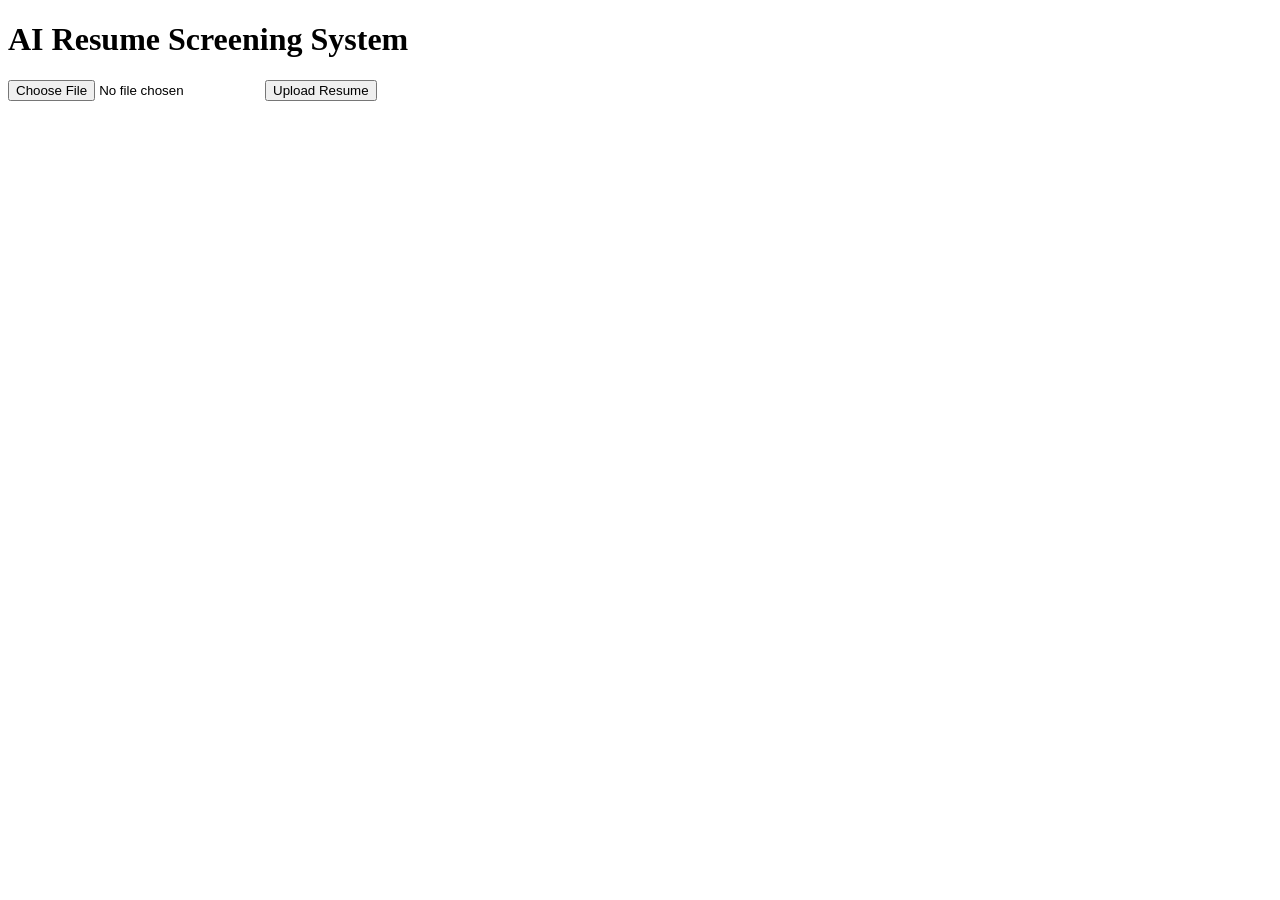
==== templates/index.html @ 1c6c4d01 "Updated index.html and app.py" ====
<!DOCTYPE html>
<html lang="en">
<head>
    <meta charset="UTF-8">
    <meta name="viewport" content="width=device-width, initial-scale=1.0">
    <title>AI Resume Screening</title>
</head>
<body>
    <h1>AI Resume Screening System</h1>

    <form action="/uploads" method="POST" enctype="multipart/form-data">
        <input type="file" name="resume" required>
        <button type="submit">Upload Resume</button>

    </form>
</body>
</html>
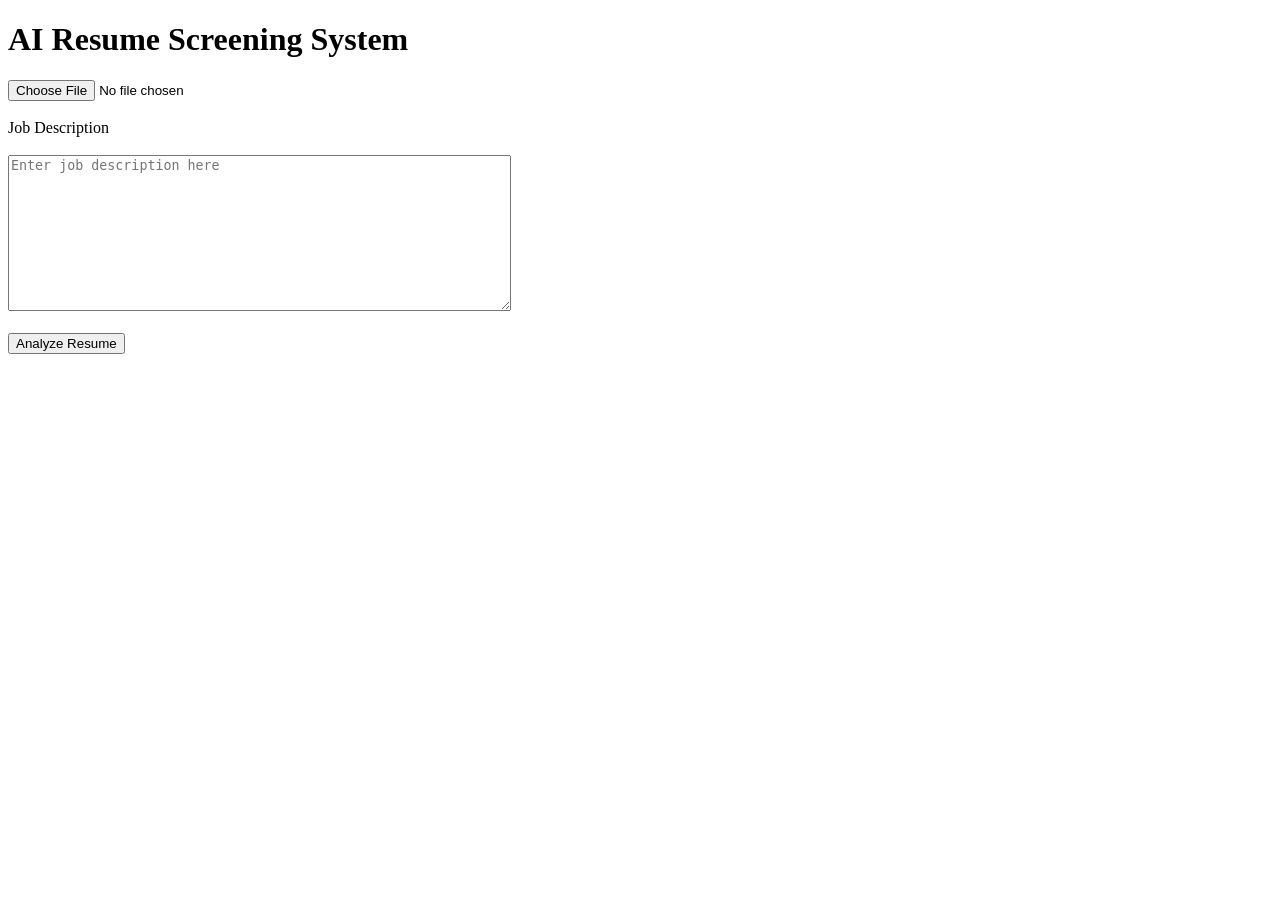
==== commit 1964391b: "Updated frontend" ====
--- a/templates/index.html
+++ b/templates/index.html
@@ -10,7 +10,21 @@
 
     <form action="/uploads" method="POST" enctype="multipart/form-data">
         <input type="file" name="resume" required>
-        <button type="submit">Upload Resume</button>
+
+        <br><br>
+
+        <label>Job Description</label>
+        <br><br>
+
+        <textarea name="job_description"
+                    rows="10"
+                    cols="60"
+                    placeholder="Enter job description here"
+                    required
+        ></textarea>
+
+        <br><br>
+        <button type="submit">Analyze Resume</button>
 
     </form>
 </body>
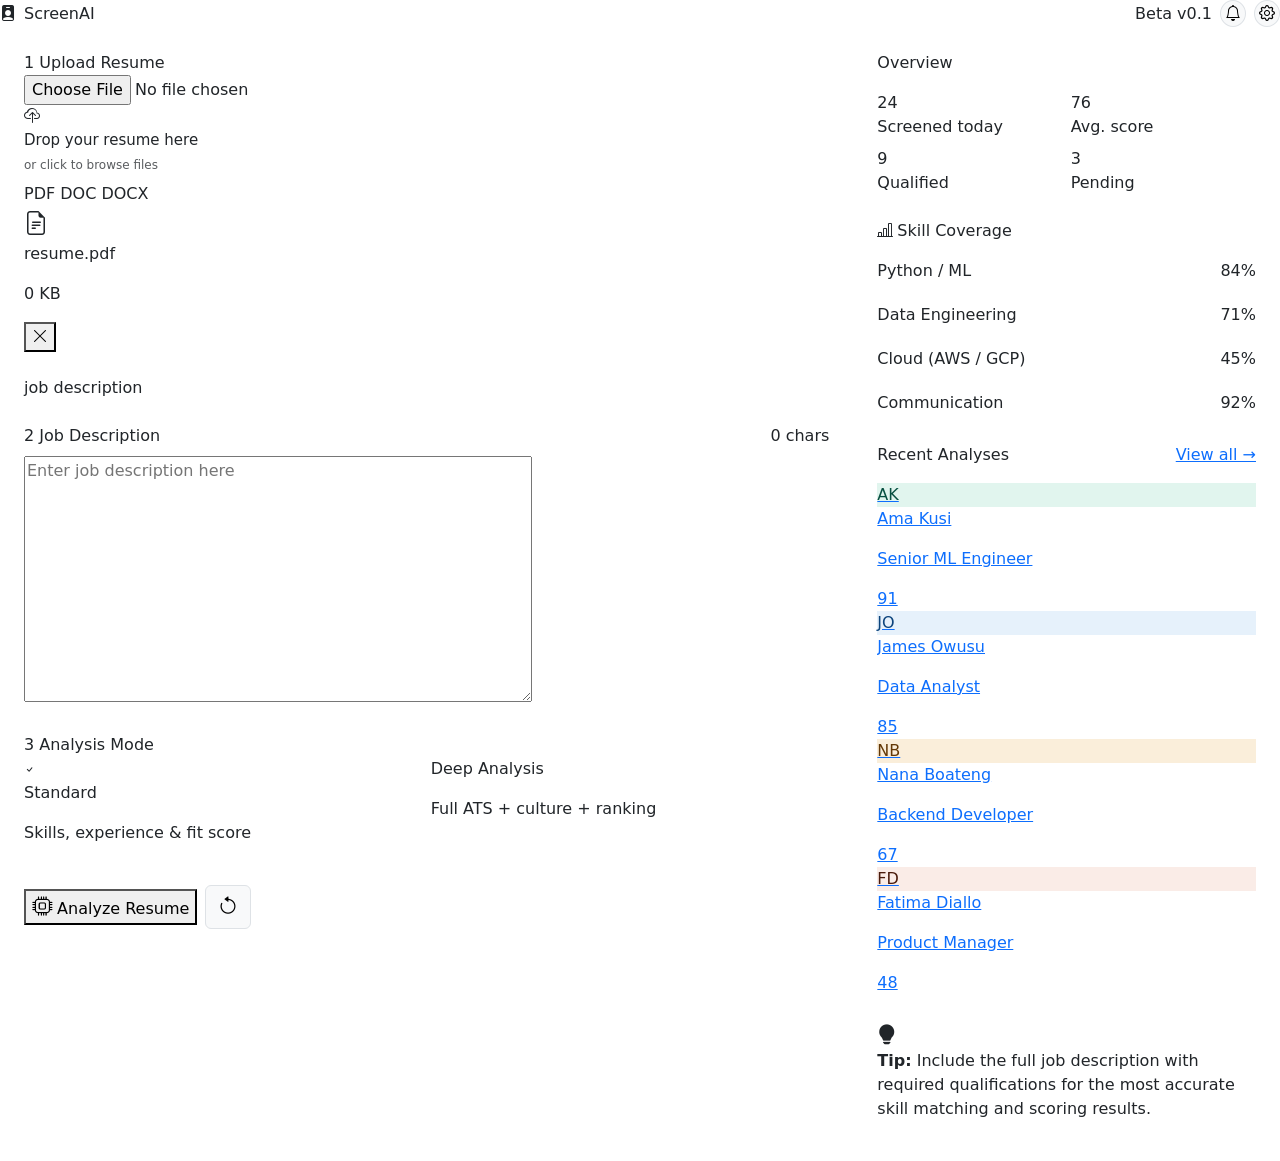
==== commit c5dcbeb8: "Updated with UI/UX" ====
--- a/templates/index.html
+++ b/templates/index.html
@@ -1,31 +1,336 @@
 <!DOCTYPE html>
 <html lang="en">
 <head>
-    <meta charset="UTF-8">
-    <meta name="viewport" content="width=device-width, initial-scale=1.0">
-    <title>AI Resume Screening</title>
+  <meta charset="UTF-8">
+  <meta name="viewport" content="width=device-width, initial-scale=1.0">
+  <title>AI Resume Screening</title>
+
+  <!-- Bootstrap 5 CSS -->
+  <link href="https://cdn.jsdelivr.net/npm/bootstrap@5.3.3/dist/css/bootstrap.min.css" rel="stylesheet">
+  <!-- Bootstrap Icons -->
+  <link href="https://cdn.jsdelivr.net/npm/bootstrap-icons@1.11.3/font/bootstrap-icons.min.css" rel="stylesheet">
+  <!-- Google Fonts -->
+  <link href="https://fonts.googleapis.com/css2?family=DM+Serif+Display:ital@0;1&family=Sora:wght@300;400;500;600&display=swap" rel="stylesheet">
+
+  <!-- styles (static folder) -->
+  <link rel="stylesheet" href="/static/style.css">
+  <script src="/static/script.js"></script>
+  
 </head>
 <body>
-    <h1>AI Resume Screening System</h1>
-
-    <form action="/uploads" method="POST" enctype="multipart/form-data">
-        <input type="file" name="resume" required>
-
-        <br><br>
-
-        <label>Job Description</label>
-        <br><br>
-
-        <textarea name="job_description"
-                    rows="10"
-                    cols="60"
-                    placeholder="Enter job description here"
-                    required
-        ></textarea>
-
-        <br><br>
-        <button type="submit">Analyze Resume</button>
-
-    </form>
+
+  <!--    Navbar    -->
+  <nav class="rs-navbar d-flex align-items-center justify-content-between">
+    <div class="d-flex align-items-center gap-2">
+      <div class="rs-brand-icon">
+        <i class="bi bi-person-badge-fill"></i>
+      </div>
+      <span class="rs-brand-name">Screen<span>AI</span></span>
+    </div>
+    <div class="d-flex align-items-center gap-2">
+      <span class="rs-nav-badge">Beta v0.1</span>
+      <button class="btn btn-sm btn-light border rounded-circle p-1 lh-1" title="Notifications">
+        <i class="bi bi-bell fs-6"></i>
+      </button>
+      <button class="btn btn-sm btn-light border rounded-circle p-1 lh-1" title="Settings">
+        <i class="bi bi-gear fs-6"></i>
+      </button>
+    </div>
+  </nav>
+
+  <!--    Page body    -->
+  <div class="container-fluid px-0">
+    <div class="row g-0" style="min-height: calc(100vh - 63px);">
+
+      <!-- LEFT — Main form panel -->
+      <div class="col-12 col-lg-8 p-3 p-md-4 rs-main-panel">
+
+        <h1 class="visually-hidden">AI Resume Screening System</h1>
+
+        <form action="/uploads" method="POST" enctype="multipart/form-data">
+
+          <!--    Step 1: Upload resume    -->
+          <div class="mb-4">
+            <div class="rs-step">
+              <span class="rs-step-num">1</span>
+              Upload Resume
+            </div>
+
+            <div class="rs-upload-zone" id="dropzone"
+                 ondragover="handleDrag(event)"
+                 ondragleave="handleDragLeave()"
+                 ondrop="handleDrop(event)">
+
+              
+              <input type="file"
+                     name="resume"
+                     required
+                     accept=".pdf,.doc,.docx"
+                     onchange="handleFile(this)">
+
+              <div class="rs-upload-icon-wrap">
+                <i class="bi bi-cloud-upload"></i>
+              </div>
+              <p class="mb-1 fw-500" style="font-size:15px; font-weight:500;">
+                Drop your resume here
+              </p>
+              <p class="text-muted mb-2" style="font-size:12px;">
+                or click to browse files
+              </p>
+              <div>
+                <span class="rs-file-type-badge">PDF</span>
+                <span class="rs-file-type-badge">DOC</span>
+                <span class="rs-file-type-badge">DOCX</span>
+              </div>
+            </div>
+
+            <!-- File selected confirmation row -->
+            <div class="rs-file-selected" id="file-selected">
+              <i class="bi bi-file-earmark-text fs-4" style="color:var(--brand);"></i>
+              <div class="rs-file-info">
+                <p class="rs-file-name" id="file-name">resume.pdf</p>
+                <p class="rs-file-size" id="file-size">0 KB</p>
+              </div>
+              <button type="button" class="rs-file-remove"
+                      onclick="removeFile()" aria-label="Remove file">
+                <i class="bi bi-x-lg"></i>
+              </button>
+            </div>
+          </div>
+
+          <!--    Divider    -->
+          <div class="rs-divider mb-4">job description</div>
+
+          <!--    Step 2: Job description    -->
+          <div class="mb-4">
+            <div class="d-flex align-items-center justify-content-between mb-2">
+              <div class="rs-step mb-0">
+                <span class="rs-step-num">2</span>
+                Job Description
+              </div>
+              <span class="rs-char-count">
+                <span id="char-count">0</span> chars
+              </span>
+            </div>
+
+            
+            <textarea name="job_description"
+                      rows="10"
+                      cols="60"
+                      placeholder="Enter job description here"
+                      required
+                      class="rs-textarea"
+                      oninput="updateCharCount()"></textarea>
+          </div>
+
+          <!--  Step 3: Analysis mode (UI only)  -->
+          <div class="mb-4">
+            <div class="rs-step">
+              <span class="rs-step-num">3</span>
+              Analysis Mode
+            </div>
+            <div class="row g-2">
+              <div class="col-12 col-sm-6">
+                <div class="rs-mode-card active" onclick="selectMode(this)">
+                  <div class="rs-mode-radio">
+                    <i class="bi bi-check" style="font-size:11px;"></i>
+                  </div>
+                  <div>
+                    <p class="rs-mode-label">Standard</p>
+                    <p class="rs-mode-desc">Skills, experience &amp; fit score</p>
+                  </div>
+                </div>
+              </div>
+              <div class="col-12 col-sm-6">
+                <div class="rs-mode-card" onclick="selectMode(this)">
+                  <div class="rs-mode-radio"></div>
+                  <div>
+                    <p class="rs-mode-label">Deep Analysis</p>
+                    <p class="rs-mode-desc">Full ATS + culture + ranking</p>
+                  </div>
+                </div>
+              </div>
+            </div>
+          </div>
+
+          <!--  Submit row  -->
+          <div class="d-flex align-items-center gap-2">
+            
+            
+            <button type="submit"
+                    class="rs-submit-btn"
+                    id="analyze-btn"
+                    onclick="handleSubmitClick()">
+              <span class="btn-text">
+                <i class="bi bi-cpu fs-5"></i>
+                Analyze Resume
+              </span>
+              <span class="btn-loader">
+                <span class="dot"></span>
+                <span class="dot"></span>
+                <span class="dot"></span>
+              </span>
+            </button>
+
+            <button type="button"
+                    class="btn btn-light border rs-clear-btn"
+                    onclick="clearForm()"
+                    title="Clear form">
+              <i class="bi bi-arrow-counterclockwise fs-5"></i>
+            </button>
+          </div>
+
+        </form>
+      </div>
+      <!-- /LEFT -->
+
+
+      <!-- RIGHT — Sidebar -->
+      <div class="col-12 col-lg-4 p-3 p-md-4 rs-sidebar-panel">
+
+        <!-- Stats overview -->
+        <div class="mb-4">
+          <p class="rs-section-title mb-3">Overview</p>
+          <div class="row g-2">
+            <div class="col-6">
+              <div class="rs-stat-card accent">
+                <div class="rs-stat-val">24</div>
+                <div class="rs-stat-label">Screened today</div>
+              </div>
+            </div>
+            <div class="col-6">
+              <div class="rs-stat-card">
+                <div class="rs-stat-val">76</div>
+                <div class="rs-stat-label">Avg. score</div>
+              </div>
+            </div>
+            <div class="col-6">
+              <div class="rs-stat-card">
+                <div class="rs-stat-val">9</div>
+                <div class="rs-stat-label">Qualified</div>
+              </div>
+            </div>
+            <div class="col-6">
+              <div class="rs-stat-card">
+                <div class="rs-stat-val">3</div>
+                <div class="rs-stat-label">Pending</div>
+              </div>
+            </div>
+          </div>
+        </div>
+
+        <!-- Skill coverage meters -->
+        <div class="rs-meter-card mb-4">
+          <p class="rs-section-title mb-3 d-flex align-items-center gap-1">
+            <i class="bi bi-bar-chart-line" style="color:var(--brand);"></i>
+            Skill Coverage
+          </p>
+          <div class="d-flex flex-column gap-3">
+
+            <div>
+              <div class="d-flex justify-content-between mb-1">
+                <span class="rs-meter-label">Python / ML</span>
+                <span class="rs-meter-pct">84%</span>
+              </div>
+              <div class="rs-bar">
+                <div class="rs-bar-fill" data-target="84"></div>
+              </div>
+            </div>
+
+            <div>
+              <div class="d-flex justify-content-between mb-1">
+                <span class="rs-meter-label">Data Engineering</span>
+                <span class="rs-meter-pct">71%</span>
+              </div>
+              <div class="rs-bar">
+                <div class="rs-bar-fill amber" data-target="71"></div>
+              </div>
+            </div>
+
+            <div>
+              <div class="d-flex justify-content-between mb-1">
+                <span class="rs-meter-label">Cloud (AWS / GCP)</span>
+                <span class="rs-meter-pct">45%</span>
+              </div>
+              <div class="rs-bar">
+                <div class="rs-bar-fill coral" data-target="45"></div>
+              </div>
+            </div>
+
+            <div>
+              <div class="d-flex justify-content-between mb-1">
+                <span class="rs-meter-label">Communication</span>
+                <span class="rs-meter-pct">92%</span>
+              </div>
+              <div class="rs-bar">
+                <div class="rs-bar-fill" data-target="92"></div>
+              </div>
+            </div>
+
+          </div>
+        </div>
+
+        <!-- Recent analyses -->
+        <div class="mb-4">
+          <div class="d-flex justify-content-between align-items-center mb-3">
+            <p class="rs-section-title mb-0">Recent Analyses</p>
+            <a href="#" class="rs-view-all">View all →</a>
+          </div>
+
+          <a href="#" class="rs-history-item">
+            <div class="rs-avatar" style="background:#e1f5ee; color:#085041;">AK</div>
+            <div class="flex-grow-1 overflow-hidden">
+              <p class="rs-history-name">Ama Kusi</p>
+              <p class="rs-history-role">Senior ML Engineer</p>
+            </div>
+            <span class="rs-score-badge score-high">91</span>
+          </a>
+
+          <a href="#" class="rs-history-item">
+            <div class="rs-avatar" style="background:#e6f1fb; color:#0c447c;">JO</div>
+            <div class="flex-grow-1 overflow-hidden">
+              <p class="rs-history-name">James Owusu</p>
+              <p class="rs-history-role">Data Analyst</p>
+            </div>
+            <span class="rs-score-badge score-high">85</span>
+          </a>
+
+          <a href="#" class="rs-history-item">
+            <div class="rs-avatar" style="background:#faeeda; color:#633806;">NB</div>
+            <div class="flex-grow-1 overflow-hidden">
+              <p class="rs-history-name">Nana Boateng</p>
+              <p class="rs-history-role">Backend Developer</p>
+            </div>
+            <span class="rs-score-badge score-mid">67</span>
+          </a>
+
+          <a href="#" class="rs-history-item">
+            <div class="rs-avatar" style="background:#faece7; color:#4a1b0c;">FD</div>
+            <div class="flex-grow-1 overflow-hidden">
+              <p class="rs-history-name">Fatima Diallo</p>
+              <p class="rs-history-role">Product Manager</p>
+            </div>
+            <span class="rs-score-badge score-low">48</span>
+          </a>
+        </div>
+
+        <!-- Tip card -->
+        <div class="rs-tip">
+          <i class="bi bi-lightbulb-fill fs-5" style="color:var(--brand); flex-shrink:0; margin-top:2px;"></i>
+          <p>
+            <strong>Tip:</strong> Include the full job description with required
+            qualifications for the most accurate skill matching and scoring results.
+          </p>
+        </div>
+
+      </div>
+      <!-- /RIGHT -->
+
+    </div>
+  </div>
+
+  <!-- Bootstrap JS -->
+  <script src="https://cdn.jsdelivr.net/npm/bootstrap@5.3.3/dist/js/bootstrap.bundle.min.js"></script>
+
 </body>
 </html>
